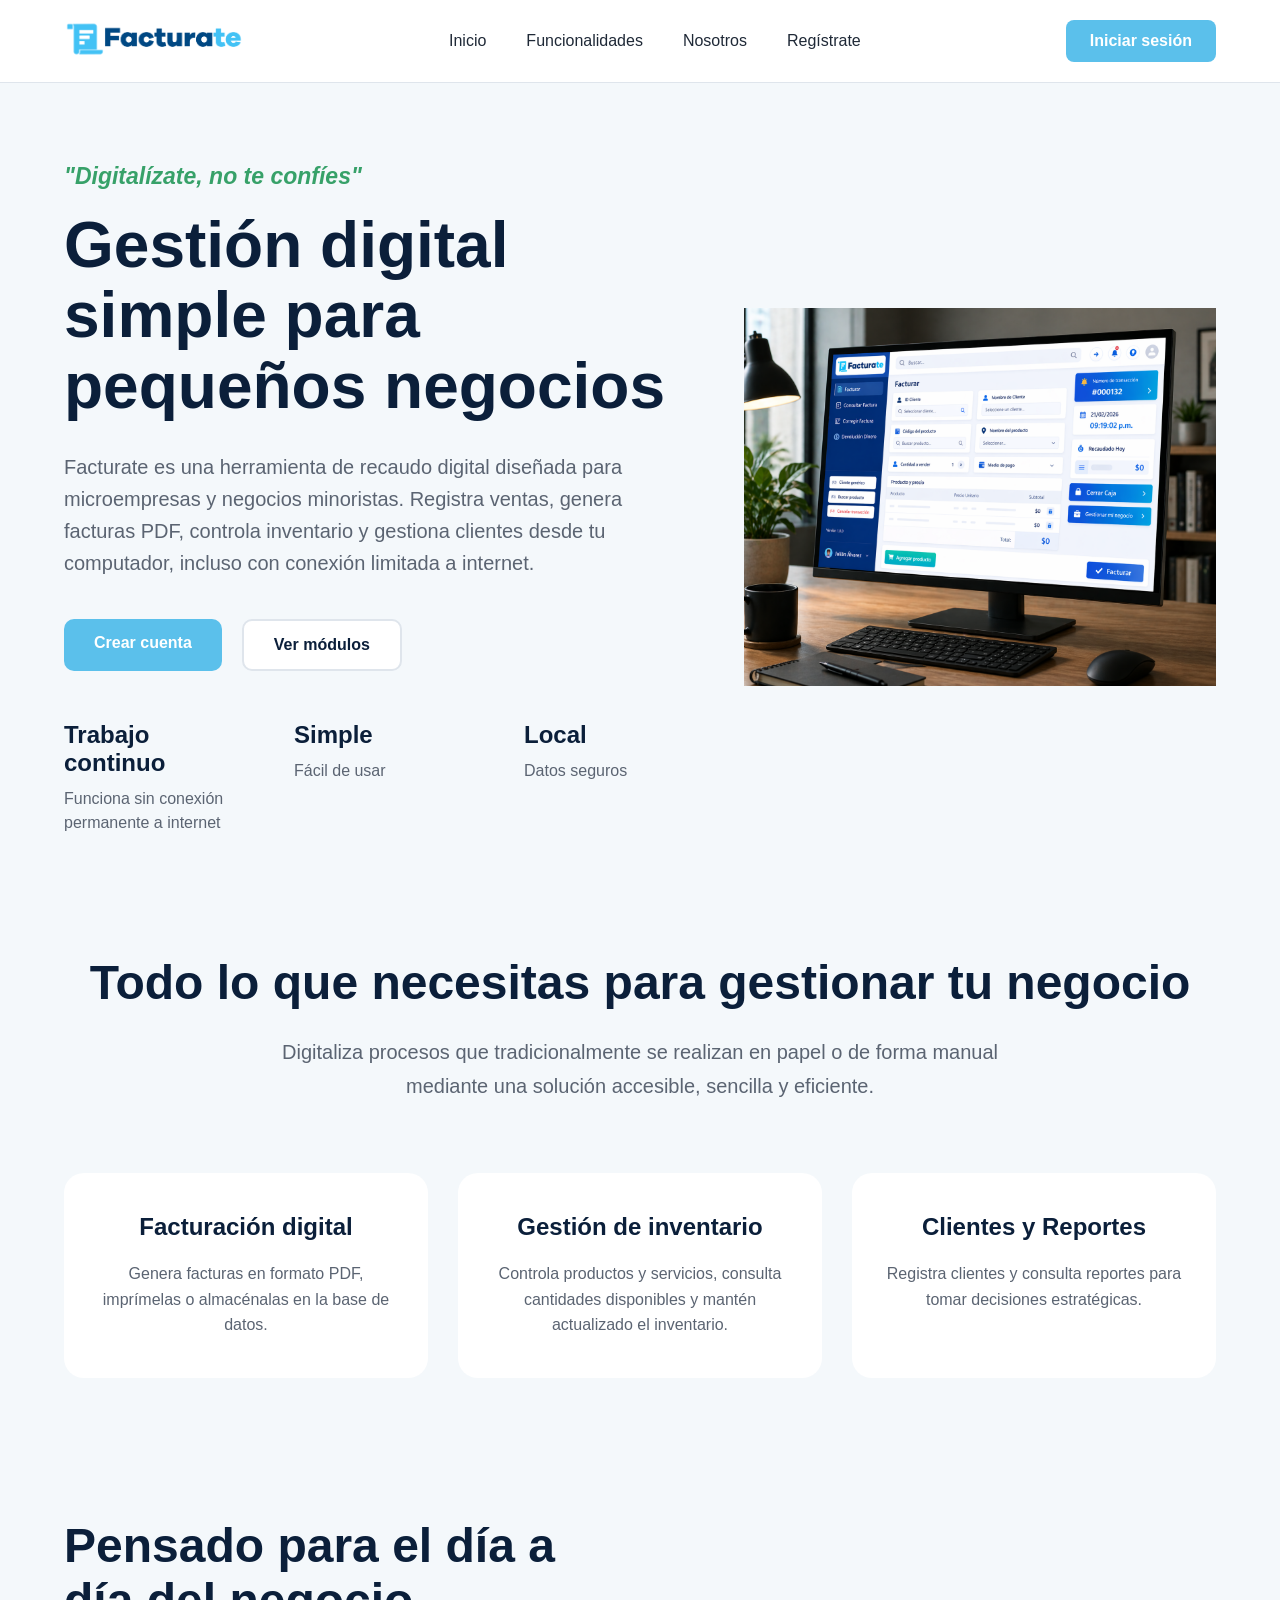
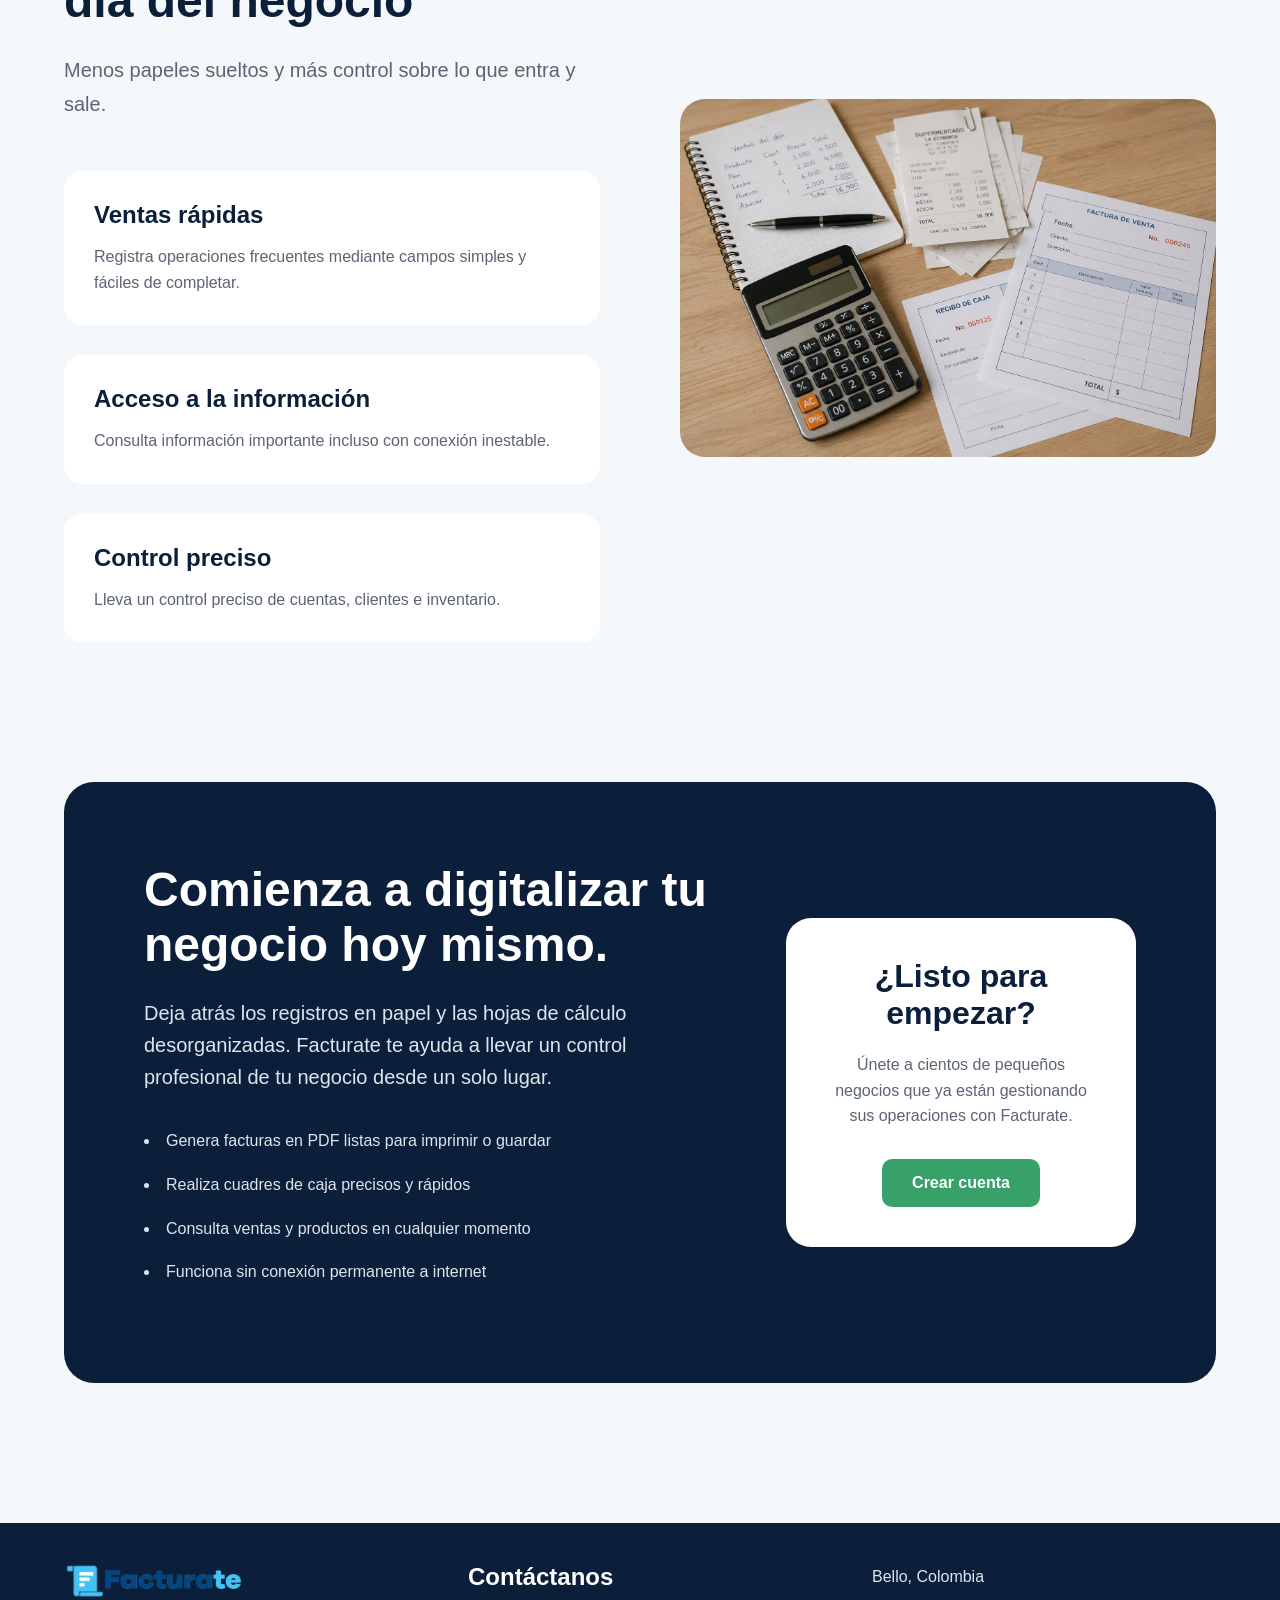
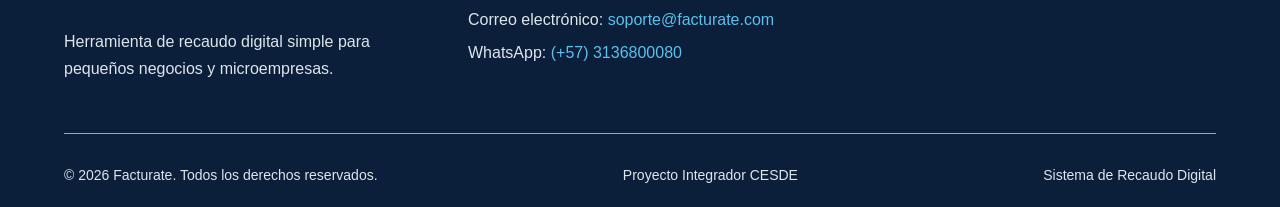
==== index.html @ 11cf2116 "Se crea crea página web index y registro con estilos" ====
<!DOCTYPE html>
<html lang="es">
<head>
  <meta charset="UTF-8">
  <meta name="viewport" content="width=device-width, initial-scale=1.0">
  <title>Facturate | Gestión digital para pequeños negocios</title>
  <link rel="stylesheet" href="styles.css">
</head>

<body id="inicio">
  
  <!-- Header -->
  <header>
    <section>
      <a href="#inicio">
        <img src="Imagenes/logo-facturate.png" alt="Logo de Facturate">
      </a>      
      <nav aria-label="Navegación principal">
        <ul>
          <li>
            <a href="#inicio">Inicio</a>
          </li>
          <li>
            <a href="#funcionalidades">Funcionalidades</a>
          </li>
          <li>
            <a href="#nosotros">Nosotros</a>
          </li>
          <li>
            <a href="#registro">Regístrate</a>
          </li>
        </ul>
      </nav>
      <a class="login" href="#login">Iniciar sesión</a>
    </section>
  </header>

  <!-- Main -->
  <main>
    <!--Hero (Parte principal y mas visible de la pagina)-->
    <section class="hero">

      <section class="hero-texto">

        <p class="hero-slogan">"Digitalízate, no te confíes"</p>
        <h1>Gestión digital simple para pequeños negocios</h1>
        <p class="hero-descripcion">
          Facturate es una herramienta de recaudo digital diseñada para
          microempresas y negocios minoristas. Registra ventas, genera
          facturas PDF, controla inventario y gestiona clientes desde
          tu computador, incluso con conexión limitada a internet.
        </p>

        <section class="hero-botones">
          <a class="boton-primario" href="Registro.html">Crear cuenta</a> <!--Boton para el formulario de registro-->
          <a class="boton-secundario" href="#funcionalidades">Ver módulos</a><!--Boton para conocer funcionalidades del software-->
        </section>

        <section class="hero-estadisticas">
          <article class="estadistica">
            <strong>Trabajo continuo</strong>
            <p>Funciona sin conexión permanente a internet</p>
          </article>
          <article class="estadistica">
            <strong>Simple</strong>
            <p>Fácil de usar</p>
          </article>
          <article class="estadistica">
            <strong>Local</strong>
            <p>Datos seguros</p>
          </article>
        </section>

      </section>

      <section class="hero-imagen">
        <img src="Imagenes/Monitor-Interfaz.png" alt="Interfaz principal de Facturate en monitor de computador">
      </section>

    </section>

    <!-- Funcionalidades -->
    <section class="funcionalidades" id="funcionalidades">

        <h2>Todo lo que necesitas para gestionar tu negocio</h2>
        <p>
          Digitaliza procesos que tradicionalmente se realizan
          en papel o de forma manual mediante una solución
          accesible, sencilla y eficiente.
        </p>

      <section class="funcionalidades-cartas">
        <article class="funcionalidad">
          <h3>Facturación digital</h3>
          <p>
            Genera facturas en formato PDF, imprímelas
            o almacénalas en la base de datos.
          </p>
        </article>
        <article class="funcionalidad">
          <h3>Gestión de inventario</h3>
          <p>
            Controla productos y servicios, consulta cantidades
            disponibles y mantén actualizado el inventario.
          </p>
        </article>
        <article class="funcionalidad">
          <h3>Clientes y Reportes</h3>
          <p>
            Registra clientes y consulta reportes para
            tomar decisiones estratégicas.
          </p>
        </article>

      </section>

    </section>

    <!-- Modulos -->
    <section class="modulos" id="modulos">

      <section class="modulos-texto">

          <h2>Pensado para el día a día del negocio</h2>
          <p>
            Menos papeles sueltos y más control
            sobre lo que entra y sale.
          </p>

        <section class="modulos-lista">

          <article class="modulo">
            <h3>Ventas rápidas</h3>
            <p>
              Registra operaciones frecuentes mediante
              campos simples y fáciles de completar.
            </p>
          </article>
          <article class="modulo">
            <h3>Acceso a la información</h3>
            <p>
              Consulta información importante incluso
              con conexión inestable.
            </p>
          </article>
          <article class="modulo">
            <h3>Control preciso</h3>
            <p>
              Lleva un control preciso de cuentas,
              clientes e inventario.
            </p>
          </article>

        </section>

      </section>

      <section class="modulos-manual">
        <img src="Imagenes/Papel_Calculadora.png" alt="Imagen de recibos manuales y calculadora simple">
      </section>

    </section>

    <!--CTA Section (invitación final)-->
    <section class="cta">

      <section class="cta-texto">
        <h2>Comienza a digitalizar tu negocio hoy mismo.</h2>
        <p>
          Deja atrás los registros en papel y las hojas de cálculo desorganizadas. 
          Facturate te ayuda a llevar un control profesional de tu negocio desde un solo lugar.
        </p>
          <ul>
            <li>Genera facturas en PDF listas para imprimir o guardar</li>
            <li>Realiza cuadres de caja precisos y rápidos</li>
            <li>Consulta ventas y productos en cualquier momento</li>
            <li>Funciona sin conexión permanente a internet</li>
          </ul>
      </section>

      <article class="cta-accion">
        <h2>¿Listo para empezar?</h2>
        <p>
          Únete a cientos de pequeños negocios que ya están gestionando sus operaciones con Facturate.
        </p>
        <a class="boton-cta" href="Registro.html">Crear cuenta</a>
      </article>

    </section>

  </main>

  <!--Footer-->
  <footer class="footer">

    <section class="footer-contenido">

      <article class="footer-marca">
        <img src="Imagenes/logo-facturate.png" alt="Logo de Facturate">
        <p>
          Herramienta de recaudo digital simple
          para pequeños negocios y microempresas.
        </p>
      </article>
      <article class="footer-contacto">
        <h3>Contáctanos</h3>
        <ul>
          <li>Correo electrónico:
            <a href="mailto:julian.zapata.munera@gmail.com"> soporte@facturate.com</a>
          </li>
          <li>WhatsApp:
            <a href="https://wa.me/573136800080">(+57) 3136800080</a>
          </li>
        </ul>
      </article>

      <article class="footer-ubicacion">
        <p>Bello, Colombia</p>
      </article>

    </section>

    <!--Copyrigth de proyecto Facturate-->
    <section class="footer-copy">
      <p>© 2026 Facturate. Todos los derechos reservados.</p>
      <p>Proyecto Integrador CESDE</p>
      <p>Sistema de Recaudo Digital</p>
    </section>

  </footer>

</body>
</html>
---- styles.css ----
/*Variables de color*/
:root{
    --azul-oscuro: #0b1f3a;
    --azul-claro: #5bc0eb;
    --verde: #37a169;
    --gris-oscuro: #1f2937;
    --gris-medio: #5b6472;
    --gris-claro: #dfe5ec;
    --gris-fondo: #f4f8fb;
    --blanco: #ffffff;
}

/*Reset general (así evitamos estilos propios de los navegadores)*/
*{    
    margin: 0;
    padding: 0;
    box-sizing: border-box;
}

/*Estilo en general, para el cuerpo de la página*/
body{
    background-color: var(--gris-fondo);
    font-family: Arial, Helvetica, sans-serif;
    color: var(--gris-oscuro);
}

/* ========================= Diseño página principal: index ========================= */


/* Header*/
header{
    background-color: var(--blanco);
    border-bottom: 1px solid var(--gris-claro);
    padding: 20px 0;
    position: sticky;
    top: 0;
    z-index: 1000;/*asegura que el encabezado esté en una capa superior tridimensional. Cuando el usuario baje la página, el contenido pasará por debajo del encabezado*/
}
header section{
    width: 90%;
    max-width: 1200px;
    margin: 0 auto;
    display: flex; /*todos los elementos que estén adentro del header, se van a colocar uno al lado del otro en una fila*/
    justify-content: space-between; /*controla la alineación horizontal, empuja los elementos hacia los extremos:*/
    align-items: center; /*controla la alineación vertical.Le dice a todos los elementos que se alineen justo en el centro del contenedor*/
}
nav ul{
    display: flex;
    gap: 40px; /*Sirve para separar los elementos de la lista, en este caso con 40px de espacio*/
    list-style: none; /*oculta las viñetas*/
}
nav a{
    text-decoration: none; /*elimina las linea de los enlaces*/
    color: var(--gris-oscuro);
    font-size: 16px;
    font-weight: 500;
}
.login{
    background-color: var(--azul-claro);
    color: var(--blanco);
    text-decoration: none;
    padding: 12px 24px;
    border-radius: 8px;
    font-weight: bold;
}
nav a:hover{
    color: var(--azul-claro);
}
header img{
    width: 180px;
    height: auto;
}

/*Página index: Main*/

/*hero --Parte principal y mas visible de la pagina*/
.hero{ 
    width: 90%;
    max-width: 1200px;
    margin: 80px auto;
    display: flex;
    align-items: center;
    justify-content: space-between;
    gap: 60px;
}
.hero-texto{
    flex: 1;
}
.hero-imagen{
    flex: 1;
}
.hero-imagen img{
    width: 100%;
    height: auto;
}
.hero-slogan{
    color: var(--verde);
    font-size: 23px;
    font-weight: bold;
    margin-bottom: 20px;
    font-style:italic;
}
.hero-texto h1{
    font-size: 64px;
    color: var(--azul-oscuro);
    line-height: 1.1; /*controla el interlineado, Por defecto, los navegadores le ponen un interlineado de aproximadamente 1.4 o 1.5 a los textos*/
    margin-bottom: 30px;
}
.hero-descripcion{
    font-size: 20px;
    color: var(--gris-medio);
    line-height: 1.6;
    margin-bottom: 40px;
}
.hero-botones{
    display: flex;
    gap: 20px;
    margin-bottom: 50px;
}
.boton-primario{
    background-color: var(--azul-claro);
    color: var(--blanco);
    text-decoration: none;
    padding: 15px 30px;
    border-radius: 10px;
    font-weight: bold;
}
.boton-secundario{
    background-color: var(--blanco);
    color: var(--azul-oscuro);
    text-decoration: none;
    padding: 15px 30px;
    border: 2px solid var(--gris-claro);
    border-radius: 10px;
    font-weight: bold;
    
}
.hero-estadisticas{
    display: flex;
    gap: 70px;
}
.estadistica{
    width: 160px;
}
.estadistica strong{
    display: block;
    font-size: 24px;
    color: var(--azul-oscuro);
    margin-bottom: 10px;
}
.estadistica p{
    color: var(--gris-medio);
    line-height: 1.5;
}

/*Funcionalidades*/
.funcionalidades{
    width: 90%;
    max-width: 1200px;
    margin: 120px auto;
    text-align: center;
}
.funcionalidades h2{
    font-size: 48px;
    color: var(--azul-oscuro);
    margin-bottom: 25px;
}
.funcionalidades > p{ /*selector para aplicar estos estilos únicamente a los párrafos <p>*/
    font-size: 20px;
    color: var(--gris-medio);
    line-height: 1.7;
    max-width: 800px;
    margin: 0 auto 70px auto;
}
.funcionalidades-cartas{
    display: flex;
    gap: 30px;
    align-items: stretch; /*para dar la misma altura a todas las cards*/
}
.funcionalidad{
    background-color: var(--blanco);
    padding: 40px 30px;
    border-radius: 20px;
    text-align:center;
    flex: 1;
}
.funcionalidad h3{
    font-size: 24px;
    color: var(--azul-oscuro);
    margin-bottom: 20px;
    text-align: center;
}
.funcionalidad p{
    color: var(--gris-medio);
    line-height: 1.6;
}

/*Modulos*/
.modulos{
    width: 90%;
    max-width: 1200px;
    margin: 140px auto;
    display: flex;
    align-items: center;
    gap: 80px;
}
.modulos-texto{
    flex: 1;
}
.modulos-texto h2{
    font-size: 48px;
    color: var(--azul-oscuro);
    margin-bottom: 25px;
}
.modulos-texto > p{
    font-size: 20px;
    color: var(--gris-medio);
    line-height: 1.7;
    margin-bottom: 50px;
}
.modulos-lista{
    display: flex;
    flex-direction: column; /*Ordena los elementos en forma de columna, uno debajo del otro (en vertical)*/
    gap: 30px;
}
.modulo{
    background-color: var(--blanco);
    padding: 30px;
    border-radius: 18px;
}
.modulo h3{
    color: var(--azul-oscuro);
    font-size: 24px;
    margin-bottom: 15px;
}
.modulo p{
    color: var(--gris-medio);
    line-height: 1.6;
}
.modulos-manual{
    flex: 1;
}
.modulos-manual img{
    width: 100%;
    border-radius: 25px;
}

/*CTA Section*/
.cta{
    width: 90%;
    max-width: 1200px;
    margin: 140px auto;
    background-color: var(--azul-oscuro);
    border-radius: 30px;
    padding: 80px;
    display: flex;
    justify-content: space-between;
    align-items: center;
    gap: 60px;
}
.cta-texto{
    flex: 1;
}
.cta-texto h2{
    font-size: 48px;
    color: var(--blanco);
    margin-bottom: 25px;
}
.cta-texto p{
    color: var(--gris-claro);
    font-size: 20px;
    line-height: 1.6;
    margin-bottom: 35px;
}
.cta-texto ul{
    list-style-position: inside;
}
.cta-texto li{
    color: var(--gris-claro);
    margin-bottom: 18px;
    line-height: 1.6;
}
.cta-accion{
    background-color: var(--blanco);
    padding: 40px;
    border-radius: 25px;
    max-width: 350px;
    width: 100%;    
    text-align: center;
}
.cta-accion h2{
    color: var(--azul-oscuro);
    font-size: 32px;
    margin-bottom: 20px;
}
.cta-accion p{
    color: var(--gris-medio);
    line-height: 1.6;
    margin-bottom: 30px;
}
.boton-cta{
    display: inline-block;
    background-color: var(--verde);
    color: var(--blanco);
    text-decoration: none;
    padding: 15px 30px;
    border-radius: 10px;
    font-weight: bold;    
}

/*Footer*/
.footer{
    background-color: var(--azul-oscuro);
    padding: 40px 0 20px;
}
.footer-contenido{
    width: 90%;
    max-width: 1200px;
    margin: auto;
    display: flex;
    justify-content: space-between;
    gap: 60px;
}
.footer-contenido article{
    flex: 1;
}
.footer-marca img{
    width: 180px;
    margin-bottom: 25px;
}
.footer p{
    color: var(--gris-claro);
    line-height: 1.7;
}
.footer h3{
    color: var(--blanco);
    margin-bottom: 20px;
    font-size: 24px;
}
.footer ul{
    list-style: none;
}
.footer li{
    color: var(--gris-claro);
    margin-bottom: 15px;
}
.footer a{
    color: var(--azul-claro);
    text-decoration: none;
}
.footer-copy{
    width: 90%;
    max-width: 1200px;
    margin: 50px auto 0;
    padding-top: 30px;
    border-top: 1px solid var(--azul-claro);
    display: flex;
    justify-content: space-between;
    align-items: center;
    gap: 20px;
    font-size: 14px;
}
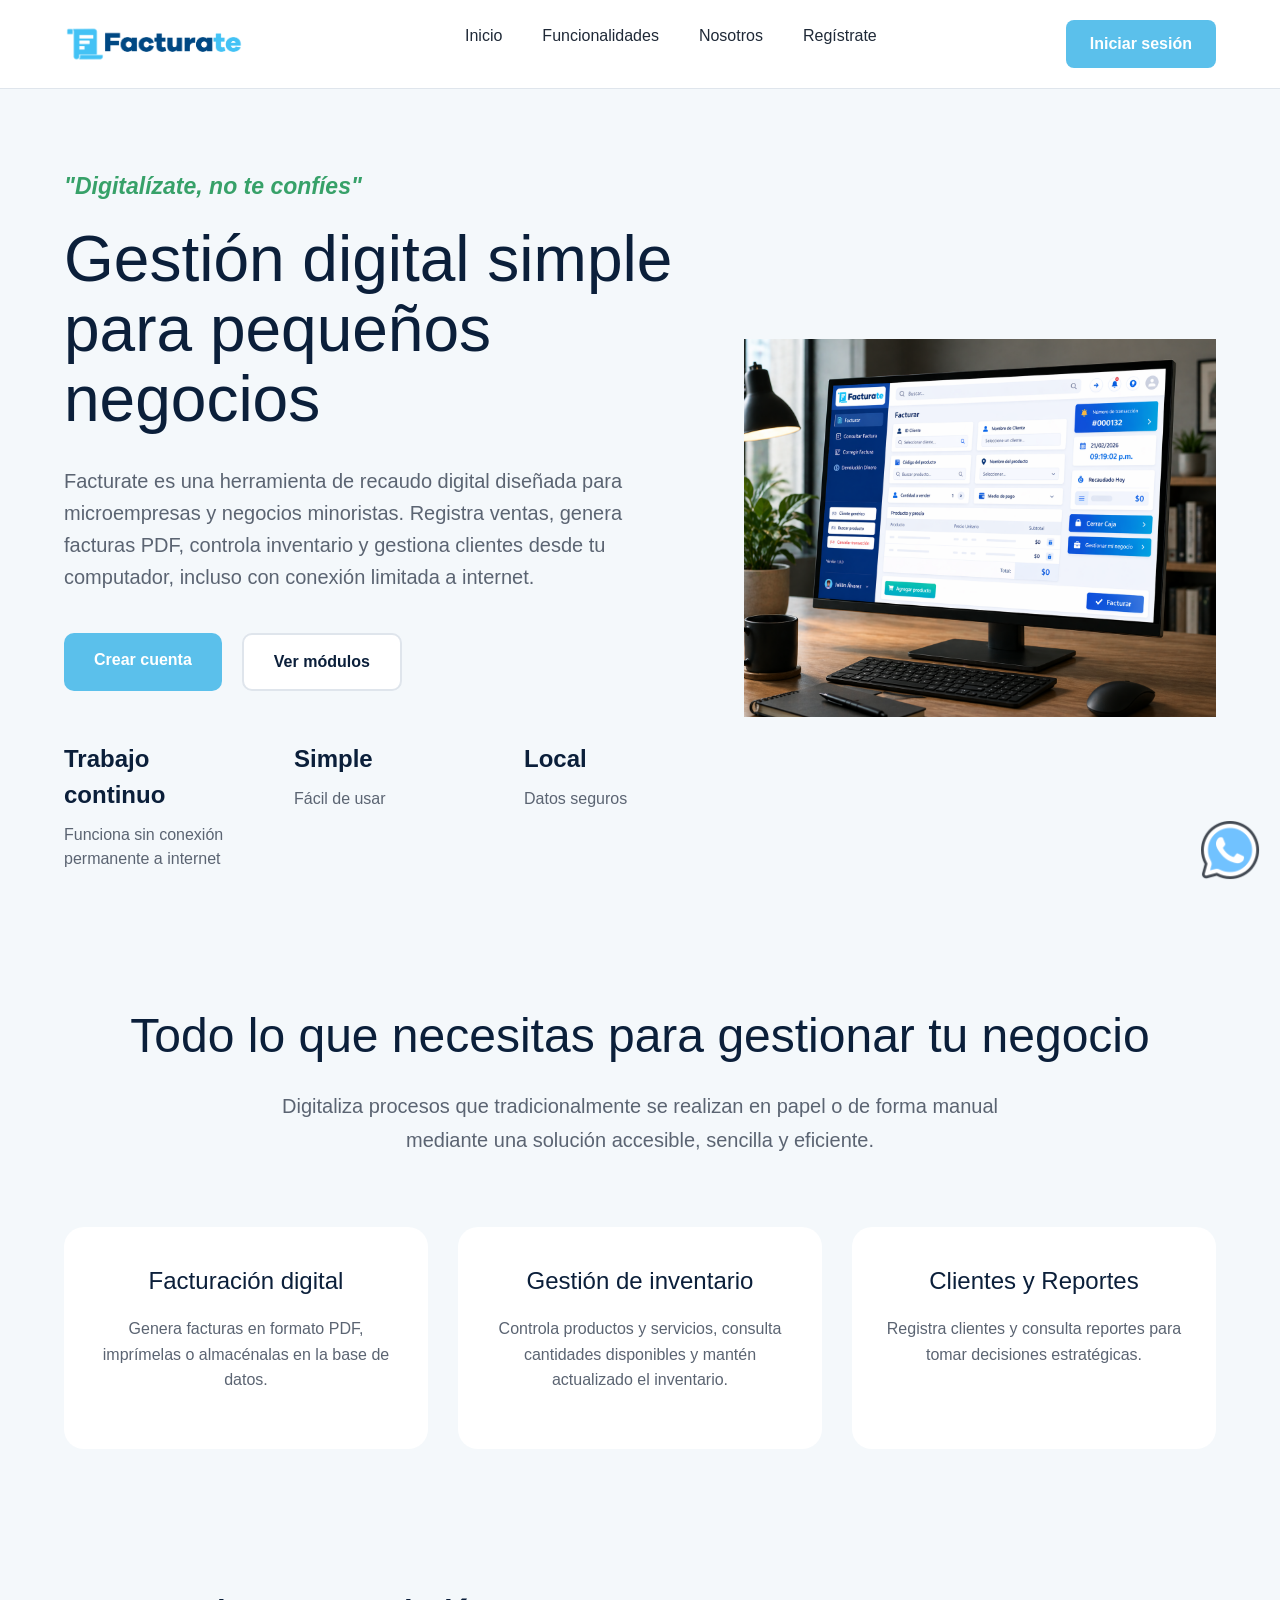
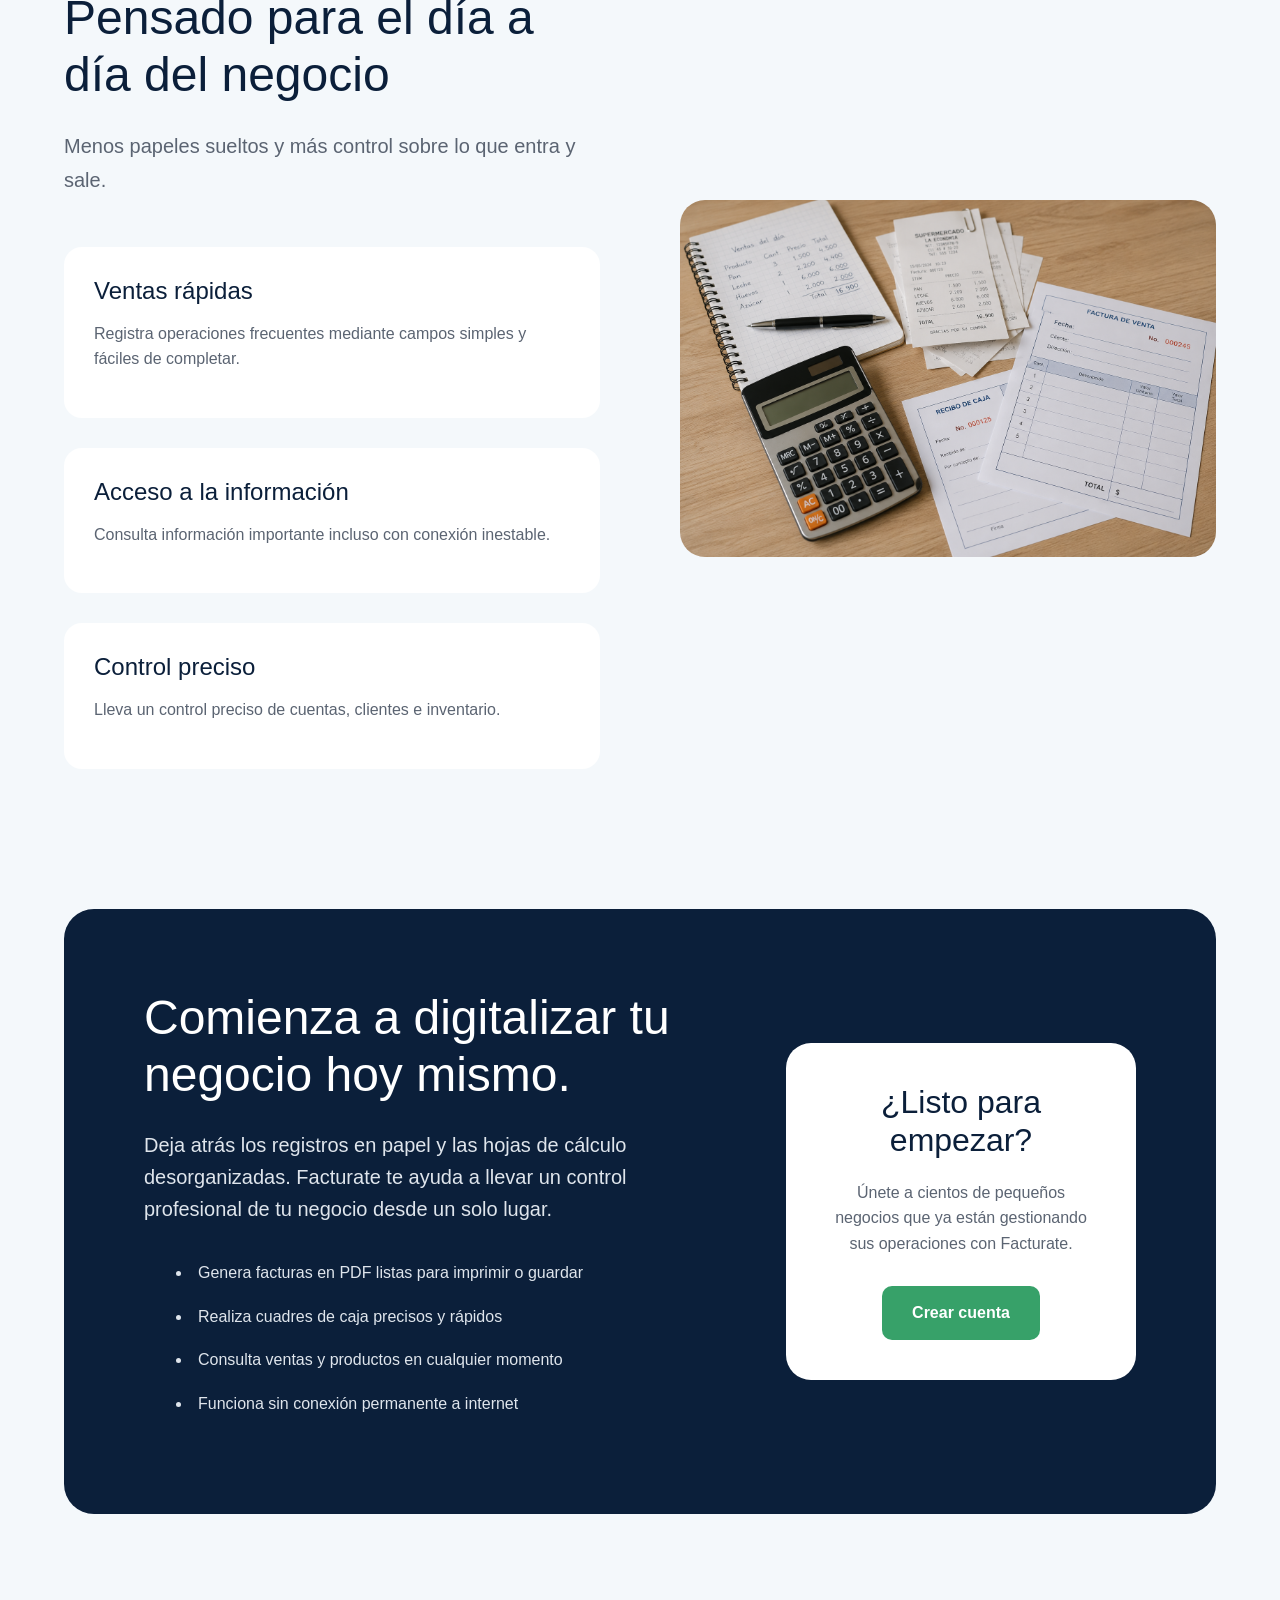
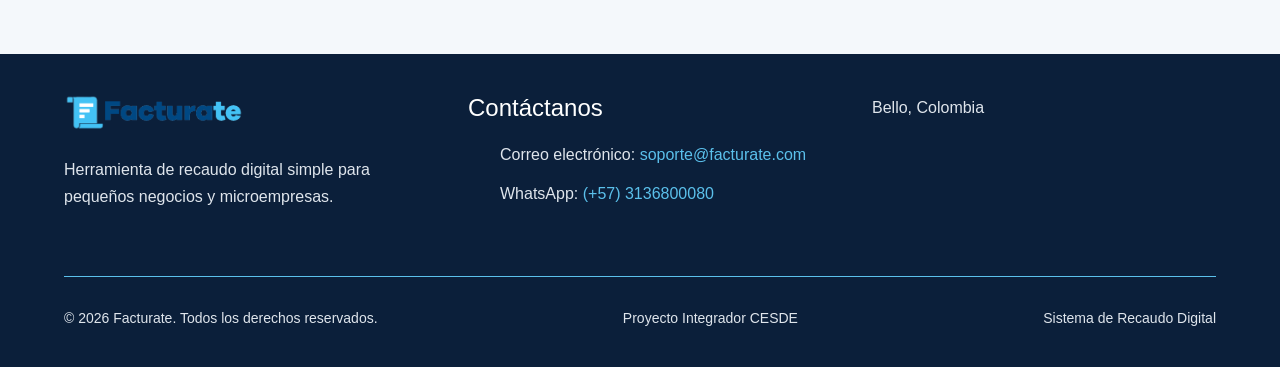
==== commit c19cfb38: "Se agrega boton de whatsapp con position fixed" ====
--- a/index.html
+++ b/index.html
@@ -4,6 +4,7 @@
   <meta charset="UTF-8">
   <meta name="viewport" content="width=device-width, initial-scale=1.0">
   <title>Facturate | Gestión digital para pequeños negocios</title>
+  <link href="https://cdn.jsdelivr.net/npm/bootstrap@5.3.8/dist/css/bootstrap.min.css" rel="stylesheet" integrity="sha384-sRIl4kxILFvY47J16cr9ZwB07vP4J8+LH7qKQnuqkuIAvNWLzeN8tE5YBujZqJLB" crossorigin="anonymous">
   <link rel="stylesheet" href="styles.css">
 </head>
 
@@ -228,6 +229,9 @@
     </section>
 
   </footer>
+  <a class="btn-whatsapp" href="https://wa.me/573136800080" class="btn-whatsapp" target="_blank" aria-label="Contactar por WhatsApp">
+    <img class="btn-whatsapp" src="Imagenes/icons8-whatsapp-64.png" alt="icono-wpp">
+  </a>  
 
 </body>
 </html>
--- a/styles.css
+++ b/styles.css
@@ -360,3 +360,15 @@
     gap: 20px;
     font-size: 14px;
 }
+
+.btn-whatsapp{
+    position: fixed;
+    bottom: 20px;
+    right: 20px;
+    z-index: 1000;
+}
+
+.btn-whatsapp img{
+    width: 60px;
+    height: auto;
+}
